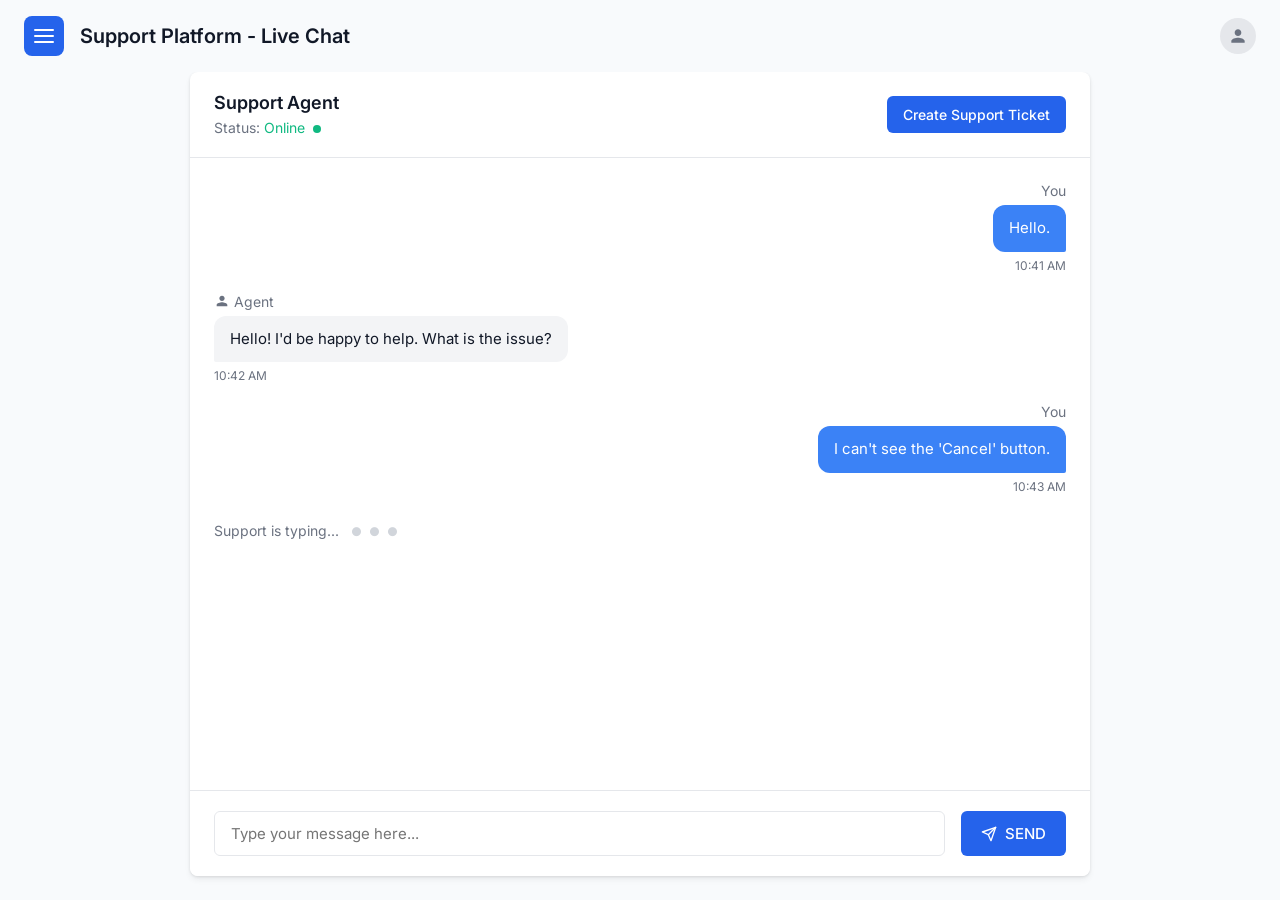
==== customer-support-project/index.html @ 5d1ace39 "landing page" ====
<!DOCTYPE html>
<html lang="en">
<head>
    <meta charset="UTF-8">
    <meta name="viewport" content="width=device-width, initial-scale=1.0">
    <title>Support Platform - Live Chat</title>
    <link href="https://fonts.googleapis.com/css2?family=Inter:wght@400;500;600&display=swap" rel="stylesheet">
    <link rel="stylesheet" href="css/global.css">
    <link rel="stylesheet" href="css/chat.css">
    <link rel="shortcut icon" href="./assets/icons/logo (2).png" type="image/x-icon">
</head>
<body>
    <!-- Top Global Navigation -->
    <header class="top-nav">
        <div class="nav-left">
            <button class="menu-btn" aria-label="Menu">
                <svg width="24" height="24" viewBox="0 0 24 24" fill="none" stroke="currentColor" stroke-width="2" stroke-linecap="round" stroke-linejoin="round"><line x1="3" y1="12" x2="21" y2="12"></line><line x1="3" y1="6" x2="21" y2="6"></line><line x1="3" y1="18" x2="21" y2="18"></line></svg>
            </button>
            <h1 class="page-title">Support Platform - Live Chat</h1>
        </div>
        <div class="nav-right">
            <button class="profile-btn" aria-label="Profile">
                <svg width="20" height="20" viewBox="0 0 24 24" fill="currentColor"><path d="M12 12c2.21 0 4-1.79 4-4s-1.79-4-4-4-4 1.79-4 4 1.79 4 4 4zm0 2c-2.67 0-8 1.34-8 4v2h16v-2c0-2.66-5.33-4-8-4z"/></svg>
            </button>
        </div>
    </header>

    <!-- Main Chat Interface -->
    <main class="chat-layout">
        <div class="chat-container">
            
            <!-- Chat Header -->
            <div class="chat-header">
                <div class="chat-status-info">
                    <h2>Support Agent</h2>
                    <span class="status-indicator">Status: <span class="online-text">Online</span> <span class="dot"></span></span>
                </div>
                <button class="btn-primary create-ticket-btn">Create Support Ticket</button>
            </div>

            <!-- Scrollable Messages Area -->
            <div class="chat-messages" id="chat-messages">
                
                <!-- Customer Message -->
                <div class="message-group customer-group">
                    <span class="sender-name you">You</span>
                    <div class="message bubble customer">
                        Hello.
                    </div>
                    <span class="timestamp">10:41 AM</span>
                </div>

                <!-- Agent Message -->
                <div class="message-group agent-group">
                    <span class="sender-name">
                        <svg width="16" height="16" viewBox="0 0 24 24" fill="currentColor" style="margin-right: 4px;"><path d="M12 12c2.21 0 4-1.79 4-4s-1.79-4-4-4-4 1.79-4 4 1.79 4 4 4zm0 2c-2.67 0-8 1.34-8 4v2h16v-2c0-2.66-5.33-4-8-4z"/></svg>
                        Agent
                    </span>
                    <div class="message bubble agent">
                        Hello! I'd be happy to help. What is the issue?
                    </div>
                    <span class="timestamp">10:42 AM</span>
                </div>

                <!-- Customer Message -->
                <div class="message-group customer-group">
                    <span class="sender-name you">You</span>
                    <div class="message bubble customer">
                        I can't see the 'Cancel' button.
                    </div>
                    <span class="timestamp">10:43 AM</span>
                </div>

                <!-- Typing Indicator -->
                <div class="typing-indicator">
                    Support is typing... <span class="dots"></span>
                </div>
            </div>

            <!-- Fixed Input Area -->
            <div class="chat-input-area">
                <input type="text" id="chat-input" placeholder="Type your message here..." autocomplete="off">
                <button class="btn-primary send-btn" id="send-btn">
                    <svg width="16" height="16" viewBox="0 0 24 24" fill="none" stroke="currentColor" stroke-width="2" stroke-linecap="round" stroke-linejoin="round"><line x1="22" y1="2" x2="11" y2="13"></line><polygon points="22 2 15 22 11 13 2 9 22 2"></polygon></svg>
                    <span class="send-btn-text">SEND</span>
                </button>
            </div>

        </div>
    </main>
</body>
</html>
---- customer-support-project/css/global.css ----
/* Core Variables */
:root {
    --primary-blue: #2563EB;
    --secondary-blue: #EFF6FF;
    --bg-page: #F8FAFC;
    --bg-panel: #FFFFFF;
    --text-dark: #111827;
    --text-muted: #6B7280;
    --status-online: #10B981;
    --font-primary: 'Inter', system-ui, sans-serif;
}

/* Reset & Base Styles */
* {
    margin: 0;
    padding: 0;
    box-sizing: border-box;
}

body {
    font-family: var(--font-primary);
    background-color: var(--bg-page);
    color: var(--text-dark);
    height: 100vh;
    overflow: hidden; 
    display: flex;
    flex-direction: column;
}

/* Global Typography */
h1, h2, h3 { font-weight: 600; color: var(--text-dark); }
button { font-family: inherit; cursor: pointer; border: none; }

/* Global Buttons */
.btn-primary {
    background-color: var(--primary-blue);
    color: #FFFFFF;
    border-radius: 6px;
    font-weight: 500;
    font-size: 14px;
    padding: 10px 16px;
    display: flex;
    align-items: center;
    gap: 8px;
    transition: opacity 0.2s;
    white-space: nowrap;
}
.btn-primary:hover { opacity: 0.9; }

/* Top Navigation Bar */
.top-nav {
    display: flex;
    justify-content: space-between;
    align-items: center;
    padding: 16px 24px;
    background-color: var(--bg-page);
}

.nav-left {
    display: flex;
    align-items: center;
    gap: 16px;
}

.menu-btn {
    background-color: var(--primary-blue);
    color: white;
    width: 40px;
    height: 40px;
    border-radius: 8px;
    display: flex;
    justify-content: center;
    align-items: center;
    flex-shrink: 0;
}

.page-title {
    font-size: 20px;
    font-weight: 600;
}

.profile-btn {
    background-color: #E5E7EB;
    color: var(--text-muted);
    width: 36px;
    height: 36px;
    border-radius: 50%;
    display: flex;
    justify-content: center;
    align-items: center;
    flex-shrink: 0;
}

/* Responsive Adjustments */
@media (max-width: 768px) {
    .top-nav {
        padding: 12px 16px;
    }
    .page-title {
        font-size: 16px;
    }
    .menu-btn {
        width: 36px;
        height: 36px;
    }
}
---- customer-support-project/css/chat.css ----
/* Main Chat Layout Constraints */
.chat-layout {
    flex: 1; 
    display: flex;
    justify-content: center;
    padding: 0 24px 24px 24px;
    overflow: hidden; 
}

/* The White Chat Panel Container */
.chat-container {
    background-color: var(--bg-panel);
    width: 100%;
    max-width: 900px;
    border-radius: 8px;
    box-shadow: 0 4px 6px rgba(0,0,0,0.05), 0 1px 3px rgba(0,0,0,0.1);
    display: flex;
    flex-direction: column;
    height: 100%;
    overflow: hidden;
}

/* Chat Header */
.chat-header {
    display: flex;
    justify-content: space-between;
    align-items: center;
    padding: 20px 24px;
    border-bottom: 1px solid #E5E7EB;
    gap: 16px;
}

.chat-header h2 {
    font-size: 18px;
    margin-bottom: 4px;
}

.status-indicator {
    font-size: 14px;
    color: var(--text-muted);
}

.online-text {
    color: var(--status-online);
}

.dot {
    display: inline-block;
    width: 8px;
    height: 8px;
    background-color: var(--status-online);
    border-radius: 50%;
    margin-left: 4px;
}

/* Scrollable Messages Area */
.chat-messages {
    flex: 1;
    overflow-y: auto;
    padding: 24px;
    display: flex;
    flex-direction: column;
    gap: 20px;
}

/* Message Groups & Typography */
.message-group {
    display: flex;
    flex-direction: column;
    max-width: 70%;
}

.customer-group {
    align-self: flex-end;
    align-items: flex-end;
}

.agent-group {
    align-self: flex-start;
    align-items: flex-start;
}

.sender-name {
    font-size: 14px;
    color: var(--text-muted);
    margin-bottom: 6px;
    display: flex;
    align-items: center;
}

.timestamp {
    font-size: 12px;
    color: var(--text-muted);
    margin-top: 6px;
}

/* Chat Bubbles */
.bubble {
    padding: 12px 16px;
    font-size: 15px;
    line-height: 1.5;
}

.customer {
    background-color: #3B82F6; 
    color: #FFFFFF;            
    border-radius: 12px 12px 2px 12px; 
}

.agent {
    background-color: #F3F4F6; 
    color: var(--text-dark);   
    border-radius: 12px 12px 12px 2px; 
}

/* Typing Indicator */
.typing-indicator {
    font-size: 14px;
    color: var(--text-muted);
    padding: 8px 0;
}
.typing-indicator .dots::after {
    content: '● ● ●';
    color: #D1D5DB;
    font-size: 12px;
    letter-spacing: 2px;
    margin-left: 8px;
}

/* Fixed Input Area */
.chat-input-area {
    display: flex;
    padding: 20px 24px;
    border-top: 1px solid #E5E7EB;
    gap: 16px;
    background: var(--bg-panel);
}

#chat-input {
    flex: 1;
    border: 1px solid #E5E7EB;
    border-radius: 6px;
    padding: 12px 16px;
    font-size: 15px;
    font-family: inherit;
    outline: none;
    transition: border-color 0.2s;
    min-width: 0; /* Prevents input from overflowing flex container */
}

#chat-input:focus {
    border-color: var(--primary-blue);
    box-shadow: 0 0 0 3px var(--secondary-blue);
}

.send-btn {
    padding: 0 20px;
    font-size: 15px;
}

/* Responsive Adjustments */
@media (max-width: 768px) {
    .chat-layout {
        padding: 0 16px 16px 16px;
    }
    .message-group {
        max-width: 85%;
    }
    .chat-header, .chat-messages, .chat-input-area {
        padding: 16px;
    }
}

/* Mobile-Specific Adjustments (Full Screen Native App Feel) */
@media (max-width: 480px) {
    .chat-layout {
        padding: 0; /* Let panel hit screen edges */
    }
    .chat-container {
        border-radius: 0;
        box-shadow: none;
        border-top: 1px solid #E5E7EB;
    }
    .chat-header h2 {
        font-size: 16px;
    }
    .create-ticket-btn {
        font-size: 12px;
        padding: 8px 12px;
    }
    .message-group {
        max-width: 92%;
    }
    .bubble {
        font-size: 14px;
    }
    .chat-input-area {
        padding: 12px;
        gap: 8px;
    }
    #chat-input {
        padding: 10px 12px;
        font-size: 14px;
    }
    .send-btn {
        padding: 0 16px;
    }
    /* Hide the word 'SEND' on very small screens, keep the icon */
    .send-btn-text {
        display: none;
    }
}
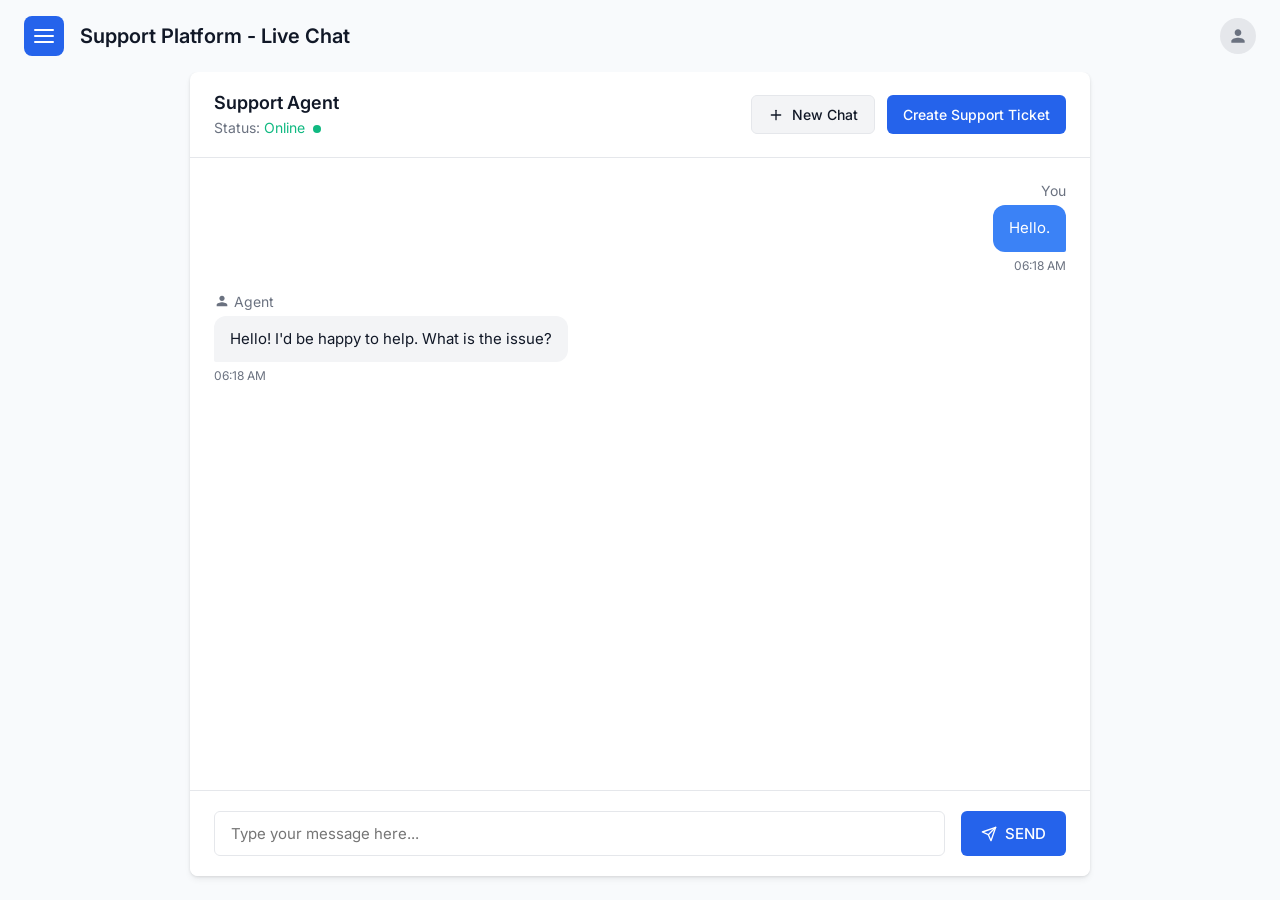
==== commit fe5f2f90: "Implemented the live chat functionality process and conversation history feature with the use of loc" ====
--- a/customer-support-project/index.html
+++ b/customer-support-project/index.html
@@ -10,6 +10,52 @@
     <link rel="shortcut icon" href="./assets/icons/logo (2).png" type="image/x-icon">
 </head>
 <body>
+    <!-- Sidebar Overlay -->
+    <div class="sidebar-overlay" id="sidebar-overlay"></div>
+
+    <!-- Side Navigation Menu -->
+    <aside class="sidebar" id="sidebar">
+        <div class="sidebar-header">
+            <h2>SupportPlatform</h2>
+            <button class="close-btn" id="close-sidebar-btn" aria-label="Close Menu">
+                <svg width="24" height="24" viewBox="0 0 24 24" fill="none" stroke="currentColor" stroke-width="2" stroke-linecap="round" stroke-linejoin="round"><line x1="18" y1="6" x2="6" y2="18"></line><line x1="6" y1="6" x2="18" y2="18"></line></svg>
+            </button>
+        </div>
+
+        <nav class="sidebar-nav">
+            <a href="index.html" class="nav-item active">
+                <svg width="20" height="20" viewBox="0 0 24 24" fill="none" stroke="currentColor" stroke-width="2"><path d="M21 15a2 2 0 0 1-2 2H7l-4 4V5a2 2 0 0 1 2-2h14a2 2 0 0 1 2 2z"></path></svg>
+                Live Chat
+            </a>
+            <a href="dashboard.html" class="nav-item">
+                <svg width="20" height="20" viewBox="0 0 24 24" fill="none" stroke="currentColor" stroke-width="2"><rect x="3" y="3" width="7" height="7"></rect><rect x="14" y="3" width="7" height="7"></rect><rect x="14" y="14" width="7" height="7"></rect><rect x="3" y="14" width="7" height="7"></rect></svg>
+                Dashboard
+            </a>
+            <a href="tickets.html" class="nav-item">
+                <svg width="20" height="20" viewBox="0 0 24 24" fill="none" stroke="currentColor" stroke-width="2"><path d="M14.5 2H6a2 2 0 0 0-2 2v16a2 2 0 0 0 2 2h12a2 2 0 0 0 2-2V7.5L14.5 2z"></path><polyline points="14 2 14 8 20 8"></polyline></svg>
+                My Tickets
+            </a>
+            <a href="history.html" class="nav-item">
+                <svg width="20" height="20" viewBox="0 0 24 24" fill="none" stroke="currentColor" stroke-width="2"><path d="M12 8v4l3 3"></path><path d="M3.05 11a9 9 0 1 1 .5 4m-.5 5v-5h5"></path></svg>
+                Conversation History
+            </a>
+            <a href="faq.html" class="nav-item">
+                <svg width="20" height="20" viewBox="0 0 24 24" fill="none" stroke="currentColor" stroke-width="2"><circle cx="12" cy="12" r="10"></circle><path d="M9.09 9a3 3 0 0 1 5.83 1c0 2-3 3-3 3"></path><line x1="12" y1="17" x2="12.01" y2="17"></line></svg>
+                FAQ
+            </a>
+            <a href="profile.html" class="nav-item">
+                <svg width="20" height="20" viewBox="0 0 24 24" fill="none" stroke="currentColor" stroke-width="2"><path d="M20 21v-2a4 4 0 0 0-4-4H8a4 4 0 0 0-4 4v2"></path><circle cx="12" cy="7" r="4"></circle></svg>
+                Profile
+            </a>
+        </nav>
+
+        <div class="sidebar-footer">
+            <a href="#" class="nav-item logout">
+                <svg width="20" height="20" viewBox="0 0 24 24" fill="none" stroke="currentColor" stroke-width="2"><path d="M9 21H5a2 2 0 0 1-2-2V5a2 2 0 0 1 2-2h4"></path><polyline points="16 17 21 12 16 7"></polyline><line x1="21" y1="12" x2="9" y2="12"></line></svg>
+                Logout
+            </a>
+        </div>
+    </aside>
     <!-- Top Global Navigation -->
     <header class="top-nav">
         <div class="nav-left">
@@ -18,10 +64,35 @@
             </button>
             <h1 class="page-title">Support Platform - Live Chat</h1>
         </div>
-        <div class="nav-right">
-            <button class="profile-btn" aria-label="Profile">
+        <div class="nav-right" style="position: relative;">
+            <button class="profile-btn" id="profile-toggle-btn" aria-label="Profile">
                 <svg width="20" height="20" viewBox="0 0 24 24" fill="currentColor"><path d="M12 12c2.21 0 4-1.79 4-4s-1.79-4-4-4-4 1.79-4 4 1.79 4 4 4zm0 2c-2.67 0-8 1.34-8 4v2h16v-2c0-2.66-5.33-4-8-4z"/></svg>
             </button>
+            
+            <!-- Profile Dropdown -->
+            <div class="profile-dropdown" id="profile-dropdown">
+                <span class="info-label">Name:</span><h3 class="profile-name">Jane Doe</h3>
+                
+                <div class="profile-info-group">
+                    <span class="info-label">Phone:</span>
+                    <span class="info-value">+1 (555) 123-4567</span>
+                </div>
+                
+                <div class="profile-info-group">
+                    <span class="info-label">Email:</span>
+                    <span class="info-value">jane.doe@example.com</span>
+                </div>
+                
+                <div class="profile-info-group">
+                    <span class="info-label">Customer ID:</span>
+                    <span class="info-value mono-text">CUST-90210</span>
+                </div>
+                
+                <a href="profile.html" class="btn-primary edit-profile-btn">
+                    Edit Profile 
+                    <svg width="16" height="16" viewBox="0 0 24 24" fill="none" stroke="currentColor" stroke-width="2" stroke-linecap="round" stroke-linejoin="round"><polyline points="9 18 15 12 9 6"></polyline></svg>
+                </a>
+            </div>
         </div>
     </header>
 
@@ -35,7 +106,13 @@
                     <h2>Support Agent</h2>
                     <span class="status-indicator">Status: <span class="online-text">Online</span> <span class="dot"></span></span>
                 </div>
-                <button class="btn-primary create-ticket-btn">Create Support Ticket</button>
+                <div class="header-actions" style="display: flex; gap: 12px;">
+                    <button class="btn-secondary" id="new-chat-btn">
+                        <svg width="16" height="16" viewBox="0 0 24 24" fill="none" stroke="currentColor" stroke-width="2" stroke-linecap="round" stroke-linejoin="round"><line x1="12" y1="5" x2="12" y2="19"></line><line x1="5" y1="12" x2="19" y2="12"></line></svg>
+                        New Chat
+                    </button>
+                    <button class="btn-primary create-ticket-btn">Create Support Ticket</button>
+                </div>
             </div>
 
             <!-- Scrollable Messages Area -->
@@ -88,5 +165,7 @@
 
         </div>
     </main>
+    <script src="js/store.js"></script>
+    <script src="js/chat.js"></script>
 </body>
 </html>
--- a/customer-support-project/css/global.css
+++ b/customer-support-project/css/global.css
@@ -61,6 +61,26 @@
     align-items: center;
     gap: 16px;
 }
+/* Add to global.css */
+.btn-secondary {
+    background-color: #F3F4F6;
+    color: var(--text-dark);
+    border: 1px solid #E5E7EB;
+    border-radius: 6px;
+    font-weight: 500;
+    font-size: 14px;
+    padding: 10px 16px;
+    display: flex;
+    align-items: center;
+    gap: 8px;
+    transition: background-color 0.2s, border-color 0.2s;
+    white-space: nowrap;
+}
+
+.btn-secondary:hover {
+    background-color: #E5E7EB;
+    border-color: #D1D5DB;
+}
 
 .menu-btn {
     background-color: var(--primary-blue);
@@ -74,6 +94,119 @@
     flex-shrink: 0;
 }
 
+/* Sidebar Overlay (Dark Scrim) */
+.sidebar-overlay {
+    position: fixed;
+    top: 0;
+    left: 0;
+    width: 100vw;
+    height: 100vh;
+    background-color: rgba(17, 24, 39, 0.4); /* Dark semi-transparent */
+    z-index: 99;
+    opacity: 0;
+    pointer-events: none;
+    transition: opacity 0.3s ease;
+}
+
+/* Sidebar Container */
+.sidebar {
+    position: fixed;
+    top: 0;
+    left: -320px; /* Hidden off-screen by default */
+    width: 280px;
+    height: 100vh;
+    background-color: var(--bg-panel);
+    z-index: 100;
+    display: flex;
+    flex-direction: column;
+    box-shadow: 4px 0 15px rgba(0,0,0,0.1);
+    transition: left 0.3s ease;
+}
+
+/* Open State Triggered via JS */
+body.sidebar-open .sidebar {
+    left: 0;
+}
+body.sidebar-open .sidebar-overlay {
+    opacity: 1;
+    pointer-events: auto;
+}
+
+/* Sidebar Header */
+.sidebar-header {
+    display: flex;
+    justify-content: space-between;
+    align-items: center;
+    padding: 24px;
+}
+
+.sidebar-header h2 {
+    font-size: 20px;
+}
+
+.close-btn {
+    background: transparent;
+    color: var(--text-muted);
+    display: flex;
+    align-items: center;
+    justify-content: center;
+}
+.close-btn:hover {
+    color: var(--text-dark);
+}
+
+/* Navigation Links */
+.sidebar-nav {
+    flex: 1;
+    display: flex;
+    flex-direction: column;
+    padding: 0 16px;
+    gap: 8px;
+    overflow-y: auto;
+}
+
+.nav-item {
+    display: flex;
+    align-items: center;
+    gap: 12px;
+    padding: 12px 16px;
+    text-decoration: none;
+    color: var(--text-dark);
+    font-size: 15px;
+    font-weight: 500;
+    border-radius: 8px;
+    transition: background-color 0.2s, color 0.2s;
+}
+
+.nav-item svg {
+    color: var(--text-muted);
+    transition: color 0.2s;
+}
+
+/* Active State & Hover */
+.nav-item:hover {
+    background-color: var(--secondary-blue);
+}
+
+.nav-item.active {
+    background-color: var(--primary-blue);
+    color: #FFFFFF;
+}
+
+.nav-item.active svg {
+    color: #FFFFFF;
+}
+
+/* Sidebar Footer */
+.sidebar-footer {
+    padding: 24px 16px;
+    border-top: 1px solid #E5E7EB;
+}
+
+.logout {
+    color: var(--text-dark);
+}
+
 .page-title {
     font-size: 20px;
     font-weight: 600;
@@ -89,6 +222,64 @@
     justify-content: center;
     align-items: center;
     flex-shrink: 0;
+}
+
+/* Profile Dropdown Container */
+.profile-dropdown {
+    position: absolute;
+    top: 48px; /* Position directly below the avatar */
+    right: 0;
+    width: 260px;
+    background-color: var(--bg-panel);
+    border-radius: 8px;
+    box-shadow: 0 4px 12px rgba(0,0,0,0.1), 0 1px 3px rgba(0,0,0,0.05);
+    padding: 20px;
+    display: none; /* Hidden by default */
+    flex-direction: column;
+    gap: 12px;
+    z-index: 50;
+    border: 1px solid #E5E7EB;
+}
+
+/* Active Class for JS Toggle */
+.profile-dropdown.active {
+    display: flex;
+}
+
+.profile-name {
+    font-size: 16px;
+    font-weight: 600;
+    color: var(--text-dark);
+    margin-bottom: 4px;
+}
+
+.profile-info-group {
+    display: flex;
+    flex-direction: column;
+    gap: 4px;
+}
+
+.info-label {
+    font-size: 13px;
+    font-weight: 600;
+    color: var(--text-dark);
+}
+
+.info-value {
+    font-size: 14px;
+    color: var(--text-muted);
+}
+
+.mono-text {
+    font-family: 'Fira Code', Consolas, monospace;
+}
+
+/* Edit Profile Button */
+.edit-profile-btn {
+    width: 100%;
+    justify-content: center;
+    margin-top: 8px;
+    text-decoration: none; /* Remove underline from anchor tag */
 }
 
 /* Responsive Adjustments */
--- a/customer-support-project/css/chat.css
+++ b/customer-support-project/css/chat.css
@@ -209,4 +209,12 @@
     .send-btn-text {
         display: none;
     }
+    .header-actions {
+        flex-direction: column;
+        gap: 6px !important;
+    }
+    .btn-secondary {
+        font-size: 12px;
+        padding: 8px 12px;
+    }
 }
